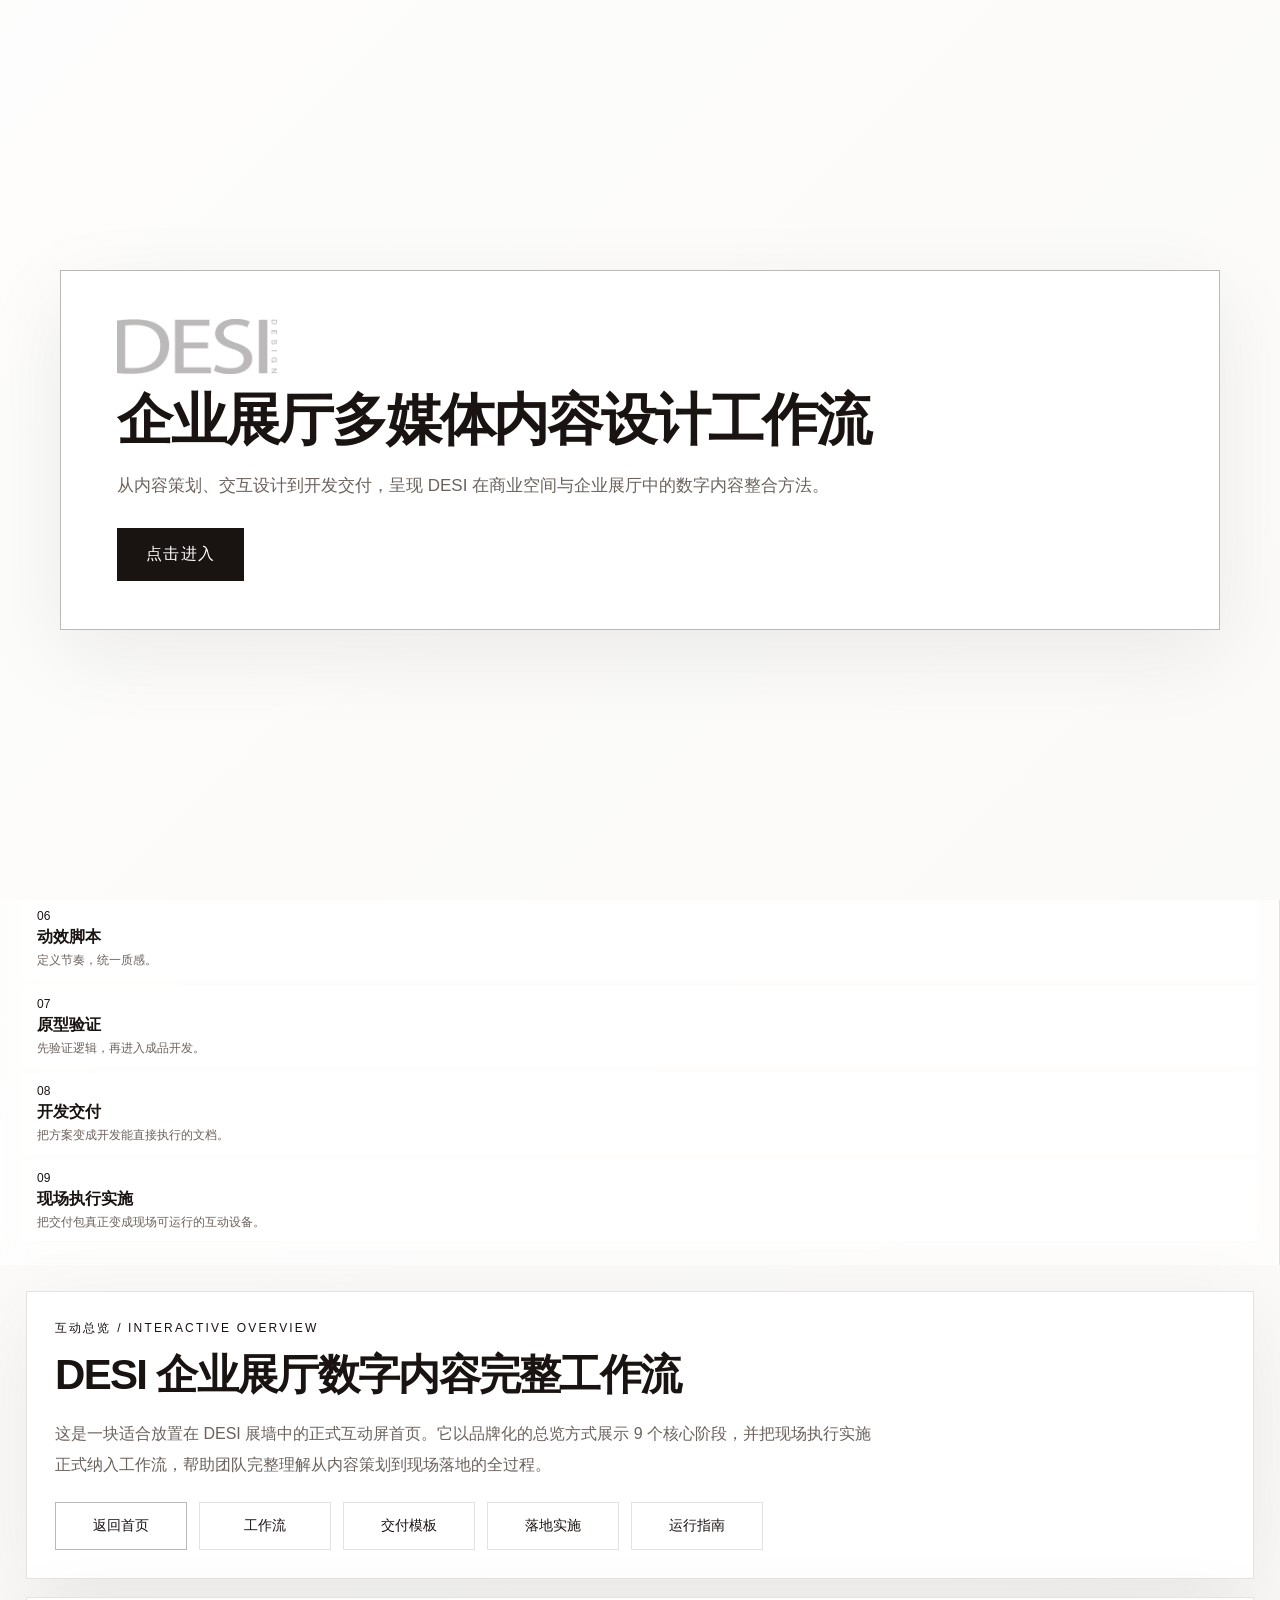
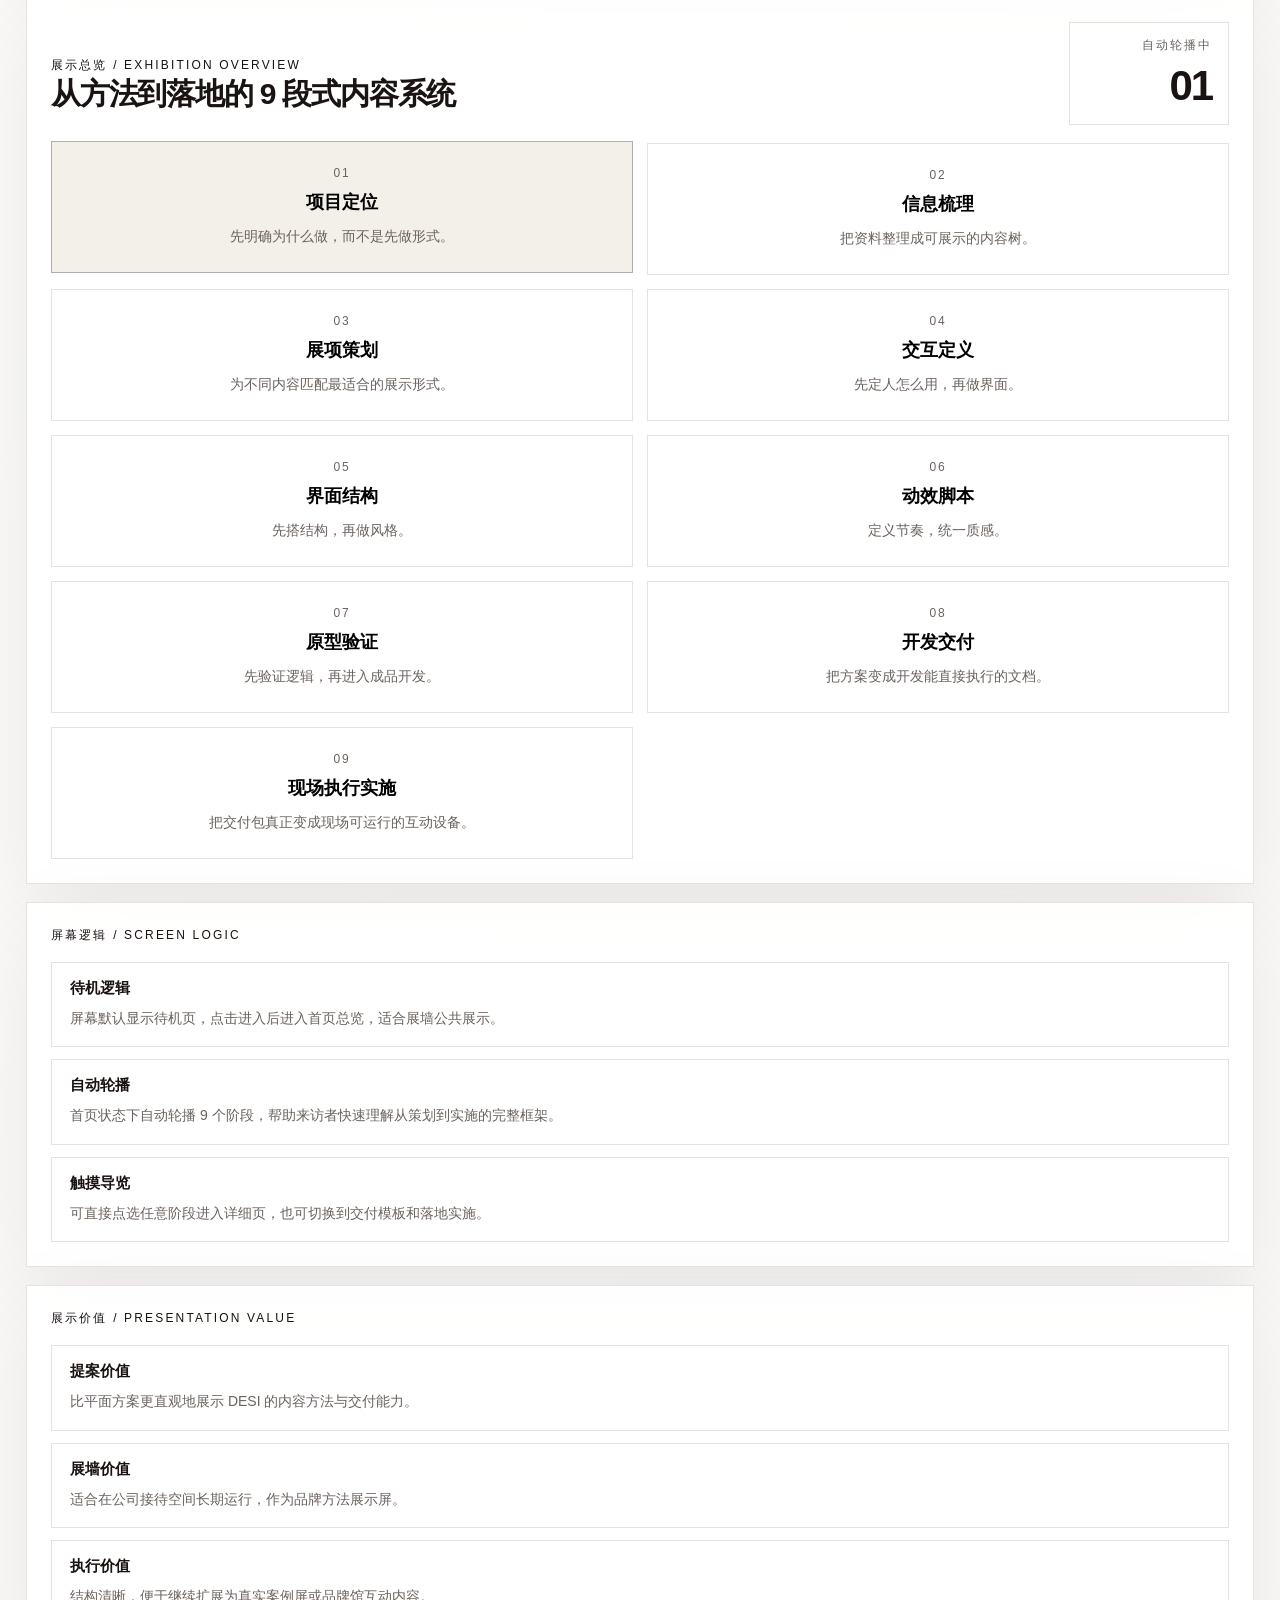
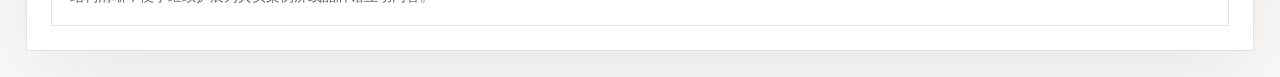
==== index.html @ 28fd70f3 "Add files via upload" ====
<!doctype html>
<html lang="zh-CN">
<head>
  <meta charset="UTF-8">
  <meta name="viewport" content="width=device-width, initial-scale=1.0">
  <title>企业展厅多媒体内容设计工作流</title>
  <link rel="stylesheet" href="./styles.css">
</head>
<body>
  <div class="standby-screen" id="standbyScreen" aria-hidden="true">
    <div class="standby-backdrop"></div>
    <div class="standby-content">
      <img class="standby-logo" src="./desilogo.jpg" alt="DESI logo">
      <h2>企业展厅多媒体内容设计工作流</h2>
      <p class="standby-text">
        从内容策划、交互设计到开发交付，呈现 DESI 在商业空间与企业展厅中的数字内容整合方法。
      </p>
      <button class="standby-btn" id="wakeButton">点击进入</button>
    </div>
  </div>

  <div class="app-shell">
    <aside class="sidebar">
      <div>
        <img class="brand-logo" src="./desilogo.jpg" alt="DESI logo">
        <h1>企业展厅多媒体内容设计工作流</h1>
        <p class="lead">
          以 DESI 的空间叙事方法为基础，把内容策划、交互定义、界面结构、动效脚本与开发交付整合为可提案、可展示、可落地的系统方法。
        </p>
      </div>

      <div class="stats-panel">
        <div class="stat-card">
          <span class="stat-label">核心阶段</span>
          <strong class="stat-value">9</strong>
        </div>
        <div class="stat-card">
          <span class="stat-label">标准交付物</span>
          <strong class="stat-value">10</strong>
        </div>
        <div class="stat-card">
          <span class="stat-label">推荐屏幕</span>
          <strong class="stat-value">55"</strong>
        </div>
      </div>

      <section class="brand-panel">
        <p class="section-tag">品牌定位 / Brand Position</p>
        <h3>Inviting & Affecting.</h3>
        <p>
          DESI 专注商业空间体验与展厅叙事，通过空间、内容与数字媒介的整合，构建简洁、克制且具记忆点的现场体验。
        </p>
      </section>

      <nav class="stage-nav" id="stageNav" aria-label="工作流导航"></nav>
    </aside>

    <main class="main-content">
      <section class="hero-panel">
        <div class="hero-copy">
          <p class="section-tag">互动总览 / Interactive Overview</p>
          <h2 id="stageTitle"></h2>
          <p id="stageSummary" class="stage-summary"></p>
        </div>
        <div class="hero-actions">
          <button class="action-btn home-btn" id="homeButton">返回首页</button>
          <button class="action-btn is-active" data-view="workflow">工作流</button>
          <button class="action-btn" data-view="deliverables">交付模板</button>
          <button class="action-btn" data-view="deployment">落地实施</button>
          <button class="action-btn" data-view="operator">运行指南</button>
        </div>
      </section>

      <section class="content-grid" id="contentGrid"></section>
    </main>
  </div>

  <template id="workflowTemplate">
    <section class="panel panel-large">
      <p class="section-tag">阶段详情 / Step Details</p>
      <div id="detailCards" class="detail-cards"></div>
    </section>

    <section class="panel">
      <p class="section-tag">设计输出 / Design Output</p>
      <div id="outputList" class="bullet-list"></div>
    </section>

    <section class="panel">
      <p class="section-tag">交互建议 / Interactive Advice</p>
      <div id="interactionHints" class="bullet-list"></div>
    </section>
  </template>

  <template id="overviewTemplate">
    <section class="panel panel-large overview-panel">
      <div class="overview-header">
        <div>
          <p class="section-tag">展示总览 / Exhibition Overview</p>
          <h3>从方法到落地的 9 段式内容系统</h3>
        </div>
        <div class="overview-meta">
          <span id="rotationLabel">自动轮播中</span>
          <strong id="currentStageIndex">01</strong>
        </div>
      </div>
      <div id="overviewGrid" class="overview-grid"></div>
    </section>

    <section class="panel">
      <p class="section-tag">屏幕逻辑 / Screen Logic</p>
      <div id="overviewSignals" class="bullet-list"></div>
    </section>

    <section class="panel">
      <p class="section-tag">展示价值 / Presentation Value</p>
      <div id="overviewValues" class="bullet-list"></div>
    </section>
  </template>

  <template id="deliverablesTemplate">
    <section class="panel panel-large">
      <p class="section-tag">标准交付包 / Standard Package</p>
      <div id="deliverableCards" class="deliverable-grid"></div>
    </section>

    <section class="panel">
      <p class="section-tag">团队分工 / Team Roles</p>
      <div id="roleList" class="bullet-list"></div>
    </section>

    <section class="panel">
      <p class="section-tag">项目节奏 / Project Rhythm</p>
      <div id="scheduleList" class="bullet-list"></div>
    </section>
  </template>

  <template id="deploymentTemplate">
    <section class="panel panel-large">
      <p class="section-tag">推荐设备 / Recommended Equipment</p>
      <div id="deviceCards" class="device-grid"></div>
    </section>

    <section class="panel">
      <p class="section-tag">现场流程 / On-site Flow</p>
      <div id="deploymentSteps" class="bullet-list"></div>
    </section>

    <section class="panel">
      <p class="section-tag">实施要点 / Implementation Notes</p>
      <div id="implementationNotes" class="bullet-list"></div>
    </section>
  </template>

  <template id="operatorTemplate">
    <section class="panel panel-large">
      <p class="section-tag">非技术人员操作 / For Non-technical Operators</p>
      <div id="operatorCards" class="deliverable-grid"></div>
    </section>

    <section class="panel">
      <p class="section-tag">一句话说明 / Quick Sentence</p>
      <div id="operatorQuickTip" class="bullet-list"></div>
    </section>

    <section class="panel">
      <p class="section-tag">交付检查清单 / Handover Checklist</p>
      <div id="operatorChecklist" class="bullet-list"></div>
    </section>
  </template>

  <script src="./app.js"></script>
</body>
</html>
---- styles.css ----
:root {
  --bg: #f5f3ef;
  --panel: rgba(255, 255, 255, 0.92);
  --panel-strong: rgba(255, 255, 255, 0.98);
  --line: rgba(32, 24, 20, 0.12);
  --line-strong: rgba(32, 24, 20, 0.3);
  --text: #191311;
  --muted: #6b625d;
  --accent: #191311;
  --accent-strong: #191311;
  --glow: 0 24px 80px rgba(24, 17, 13, 0.07);
}

* {
  box-sizing: border-box;
}

html,
body {
  margin: 0;
  min-height: 100%;
  font-family: "PingFang SC", "Microsoft YaHei", "Helvetica Neue", Arial, sans-serif;
  background:
    linear-gradient(180deg, rgba(255, 255, 255, 0.72), rgba(255, 255, 255, 0.72)),
    linear-gradient(135deg, #f5f3ef 0%, #f0ece6 52%, #ece8e1 100%);
  color: var(--text);
}

body {
  overflow: auto;
}

.standby-screen {
  position: fixed;
  inset: 0;
  z-index: 20;
  display: grid;
  place-items: center;
  padding: 32px;
  opacity: 1;
  visibility: visible;
  transition: opacity 300ms ease, visibility 300ms ease;
}

.standby-screen.is-hidden {
  opacity: 0;
  visibility: hidden;
  pointer-events: none;
}

.standby-backdrop {
  position: absolute;
  inset: 0;
  background:
    linear-gradient(180deg, rgba(255, 255, 255, 0.78), rgba(255, 255, 255, 0.78)),
    linear-gradient(135deg, #f8f6f2, #ece8e1);
}

.standby-content {
  position: relative;
  width: min(1160px, 100%);
  padding: 48px 56px;
  border-radius: 0;
  border: 1px solid var(--line-strong);
  background: rgba(255, 255, 255, 0.9);
  backdrop-filter: blur(12px);
  box-shadow: var(--glow);
}

.standby-logo,
.brand-logo {
  display: block;
  width: 160px;
  height: auto;
  opacity: 0.3;
}

.standby-content h2 {
  margin-top: 16px;
  font-family: "Songti SC", "STSong", "SimSun", serif;
  font-size: 56px;
  line-height: 1.1;
  letter-spacing: -0.04em;
}

.standby-text {
  max-width: none;
  margin-top: 18px;
  color: var(--muted);
  font-size: 17px;
  line-height: 1.9;
  white-space: nowrap;
}

.standby-btn {
  margin-top: 26px;
  border: 1px solid var(--text);
  background: var(--text);
  color: #fff;
  border-radius: 0;
  padding: 15px 28px;
  font-size: 16px;
  cursor: pointer;
  letter-spacing: 0.08em;
  transition: background 180ms ease, color 180ms ease;
}

.standby-btn:hover,
.standby-btn:focus-visible,
.action-btn:hover,
.action-btn:focus-visible {
  background: #fff;
  color: var(--text);
  outline: none;
}

.app-shell {
  display: grid;
  grid-template-columns: 370px 1fr;
  min-height: 100vh;
}

.sidebar {
  display: flex;
  flex-direction: column;
  justify-content: space-between;
  padding: 24px 22px;
  background: rgba(255, 255, 255, 0.62);
  border-right: 1px solid var(--line);
  backdrop-filter: blur(16px);
}

.eyebrow,
.section-tag {
  margin: 0;
  text-transform: uppercase;
  letter-spacing: 0.18em;
  font-size: 12px;
  color: var(--accent-strong);
}

h1,
h2,
h3,
p {
  margin: 0;
}

h1 {
  margin-top: 14px;
  font-size: 30px;
  line-height: 1.15;
  letter-spacing: -0.03em;
}

.lead {
  margin-top: 14px;
  color: var(--muted);
  line-height: 1.65;
  font-size: 14px;
}

.stats-panel {
  display: grid;
  grid-template-columns: repeat(3, 1fr);
  gap: 8px;
  margin: 18px 0;
}

.stat-card {
  padding: 10px;
  background: rgba(255, 255, 255, 0.66);
  border: 1px solid var(--line);
  border-radius: 0;
}

.stat-label {
  display: block;
  font-size: 11px;
  color: var(--muted);
  margin-bottom: 6px;
}

.stat-value {
  font-size: 24px;
  font-weight: 900;
}

.stage-nav {
  display: grid;
  gap: 6px;
}

.brand-panel {
  margin-bottom: 14px;
  padding: 12px;
  border-radius: 0;
  background: rgba(255, 255, 255, 0.66);
  border: 1px solid var(--line);
}

.brand-panel h3 {
  margin-top: 8px;
  font-size: 22px;
}

.brand-panel p:last-child {
  margin-top: 8px;
  color: var(--muted);
  line-height: 1.55;
  font-size: 13px;
}

.stage-btn {
  width: 100%;
  border: 1px solid transparent;
  background: rgba(255, 255, 255, 0.72);
  color: var(--text);
  border-radius: 0;
  padding: 10px 14px;
  text-align: left;
  cursor: pointer;
  transition: transform 180ms ease, border-color 180ms ease, background 180ms ease;
}

.stage-btn:hover,
.stage-btn:focus-visible,
.stage-btn.active {
  transform: translateX(4px);
  border-color: var(--line-strong);
  background: rgba(246, 242, 236, 0.95);
  outline: none;
}

.stage-index {
  display: block;
  font-size: 12px;
  color: var(--accent);
  margin-bottom: 4px;
}

.stage-name {
  display: block;
  font-weight: 700;
  font-size: 16px;
}

.stage-sub {
  display: block;
  margin-top: 4px;
  color: var(--muted);
  font-size: 12px;
  line-height: 1.35;
}

@media (max-height: 920px) and (min-width: 1281px) {
  .sidebar {
    padding: 18px 20px;
  }

  .brand-logo {
    width: 140px;
  }

  h1 {
    font-size: 26px;
  }

  .lead {
    display: none;
  }

  .stats-panel {
    margin: 14px 0;
  }

  .brand-panel {
    display: none;
  }

  .stage-btn {
    padding: 9px 12px;
  }

  .stage-sub {
    display: none;
  }
}

.main-content {
  display: grid;
  grid-template-rows: auto 1fr;
  gap: 18px;
  padding: 26px;
  min-width: 0;
}

.hero-panel,
.panel {
  background: var(--panel);
  border: 1px solid var(--line);
  border-radius: 0;
  box-shadow: var(--glow);
  backdrop-filter: blur(20px);
}

.hero-panel {
  display: grid;
  grid-template-columns: 1fr auto;
  align-items: end;
  justify-content: space-between;
  gap: 22px;
  padding: 28px;
  min-height: 180px;
}

.hero-copy h2 {
  margin-top: 10px;
  font-size: 42px;
  letter-spacing: -0.04em;
}

.stage-summary {
  max-width: 820px;
  margin-top: 16px;
  color: var(--muted);
  font-size: 16px;
  line-height: 1.9;
}

.hero-actions {
  display: flex;
  gap: 12px;
  flex-wrap: wrap;
}

.action-btn {
  min-width: 132px;
  padding: 14px 18px;
  border-radius: 0;
  border: 1px solid var(--line);
  background: rgba(255, 255, 255, 0.72);
  color: var(--text);
  font-size: 14px;
  cursor: pointer;
}

.home-btn {
  border-color: var(--line-strong);
}

.action-btn.is-active {
  border-color: var(--text);
  background: var(--text);
  color: #fff;
}

.content-grid {
  display: grid;
  grid-template-columns: 1.4fr 0.8fr 0.8fr;
  gap: 18px;
  align-items: start;
  min-height: 0;
  opacity: 1;
  transform: translateY(0);
  transition: opacity 260ms ease, transform 260ms ease;
}

.content-grid.is-transitioning {
  opacity: 0.35;
  transform: translateY(10px);
}

.panel {
  padding: 24px;
  min-height: 0;
  overflow: visible;
}

.panel-large {
  grid-column: span 1;
}

.detail-cards,
.deliverable-grid,
.device-grid,
.overview-grid {
  display: grid;
  gap: 14px;
  margin-top: 18px;
}

.detail-cards {
  grid-template-columns: repeat(2, minmax(0, 1fr));
}

.detail-card,
.deliverable-card,
.device-card,
.overview-card {
  padding: 18px;
  border-radius: 0;
  background: var(--panel-strong);
  border: 1px solid var(--line);
}

.detail-card h3,
.deliverable-card h3,
.device-card h3,
.overview-card h3,
.overview-panel h3 {
  font-size: 18px;
  margin-bottom: 10px;
}

.detail-card p,
.deliverable-card p,
.device-card p,
.overview-card p {
  color: var(--muted);
  line-height: 1.8;
  font-size: 14px;
}

.overview-panel {
  display: grid;
  grid-template-rows: auto 1fr;
}

.overview-header {
  display: flex;
  justify-content: space-between;
  gap: 18px;
  align-items: end;
}

.overview-header h3 {
  font-size: 30px;
  letter-spacing: -0.04em;
}

.overview-meta {
  min-width: 160px;
  text-align: right;
  padding: 14px 16px;
  border: 1px solid var(--line);
}

.overview-meta span {
  display: block;
  color: var(--muted);
  font-size: 12px;
  letter-spacing: 0.16em;
  text-transform: uppercase;
}

.overview-meta strong {
  display: block;
  margin-top: 8px;
  font-size: 42px;
  letter-spacing: -0.05em;
}

.overview-grid {
  grid-template-columns: repeat(2, minmax(0, 1fr));
}

.overview-card {
  position: relative;
  min-height: 132px;
  cursor: pointer;
  transition: background 180ms ease, transform 180ms ease, border-color 180ms ease;
}

.overview-card:hover,
.overview-card:focus-visible,
.overview-card.active {
  background: #f3efe9;
  border-color: var(--line-strong);
  transform: translateY(-2px);
  outline: none;
}

.overview-card-index {
  display: block;
  color: var(--muted);
  font-size: 12px;
  letter-spacing: 0.16em;
  margin-bottom: 10px;
}

.overview-card-summary {
  display: block;
  color: var(--muted);
  line-height: 1.75;
  font-size: 14px;
}

.bullet-list {
  display: grid;
  gap: 12px;
  margin-top: 18px;
}

.bullet-item {
  padding: 16px 18px;
  border-radius: 0;
  background: rgba(255, 255, 255, 0.76);
  border: 1px solid var(--line);
}

.bullet-item strong {
  display: block;
  font-size: 15px;
  margin-bottom: 8px;
  letter-spacing: -0.01em;
}

.bullet-item span {
  display: block;
  color: var(--muted);
  line-height: 1.75;
  font-size: 14px;
}

@media (max-width: 1280px) {
  body {
    overflow: auto;
  }

  .app-shell {
    grid-template-columns: 1fr;
    height: auto;
  }

  .sidebar {
    gap: 24px;
  }

  .content-grid {
    grid-template-columns: 1fr;
  }

  .hero-panel {
    grid-template-columns: 1fr;
  }

  .panel-large {
    grid-column: auto;
  }
}
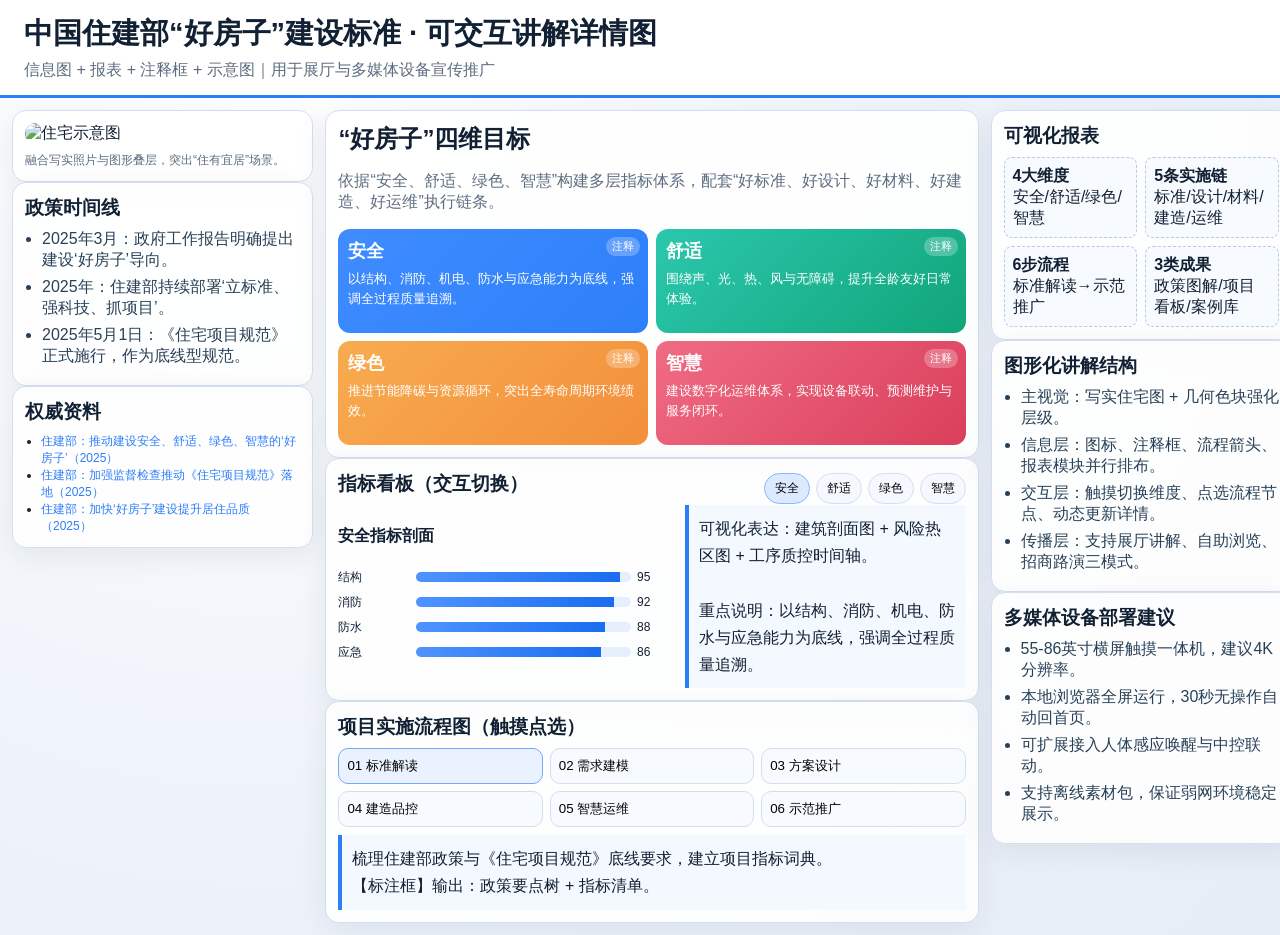
==== commit 13dbe0cc: "feat: expand good housing interactive board with richer visuals" ====
--- a/index.html
+++ b/index.html
@@ -1,174 +1,54 @@
 <!doctype html>
 <html lang="zh-CN">
 <head>
-  <meta charset="UTF-8">
-  <meta name="viewport" content="width=device-width, initial-scale=1.0">
-  <title>企业展厅多媒体内容设计工作流</title>
-  <link rel="stylesheet" href="./styles.css">
+  <meta charset="UTF-8" />
+  <meta name="viewport" content="width=device-width, initial-scale=1.0" />
+  <title>“好房子”建设标准可视化导览</title>
+  <link rel="stylesheet" href="./styles.css" />
 </head>
 <body>
-  <div class="standby-screen" id="standbyScreen" aria-hidden="true">
-    <div class="standby-backdrop"></div>
-    <div class="standby-content">
-      <img class="standby-logo" src="./desilogo.jpg" alt="DESI logo">
-      <h2>企业展厅多媒体内容设计工作流</h2>
-      <p class="standby-text">
-        从内容策划、交互设计到开发交付，呈现 DESI 在商业空间与企业展厅中的数字内容整合方法。
-      </p>
-      <button class="standby-btn" id="wakeButton">点击进入</button>
-    </div>
-  </div>
+  <header class="topbar">
+    <h1>中国住建部“好房子”建设标准 · 可交互讲解详情图</h1>
+    <p>信息图 + 报表 + 注释框 + 示意图｜用于展厅与多媒体设备宣传推广</p>
+  </header>
+  <main class="layout">
+    <aside class="col left">
+      <section class="card photo-card">
+        <img src="https://images.unsplash.com/photo-1560518883-ce09059eeffa?auto=format&fit=crop&w=1400&q=80" alt="住宅示意图" />
+        <p class="caption">融合写实照片与图形叠层，突出“住有宜居”场景。</p>
+      </section>
+      <section class="card" id="policyTimeline"></section>
+      <section class="card" id="sourcePanel"></section>
+    </aside>
 
-  <div class="app-shell">
-    <aside class="sidebar">
-      <div>
-        <img class="brand-logo" src="./desilogo.jpg" alt="DESI logo">
-        <h1>企业展厅多媒体内容设计工作流</h1>
-        <p class="lead">
-          以 DESI 的空间叙事方法为基础，把内容策划、交互定义、界面结构、动效脚本与开发交付整合为可提案、可展示、可落地的系统方法。
-        </p>
-      </div>
-
-      <div class="stats-panel">
-        <div class="stat-card">
-          <span class="stat-label">核心阶段</span>
-          <strong class="stat-value">9</strong>
-        </div>
-        <div class="stat-card">
-          <span class="stat-label">标准交付物</span>
-          <strong class="stat-value">10</strong>
-        </div>
-        <div class="stat-card">
-          <span class="stat-label">推荐屏幕</span>
-          <strong class="stat-value">55"</strong>
-        </div>
-      </div>
-
-      <section class="brand-panel">
-        <p class="section-tag">品牌定位 / Brand Position</p>
-        <h3>Inviting & Affecting.</h3>
-        <p>
-          DESI 专注商业空间体验与展厅叙事，通过空间、内容与数字媒介的整合，构建简洁、克制且具记忆点的现场体验。
-        </p>
+    <section class="col center">
+      <section class="card hero">
+        <h2>“好房子”四维目标</h2>
+        <p class="muted">依据“安全、舒适、绿色、智慧”构建多层指标体系，配套“好标准、好设计、好材料、好建造、好运维”执行链条。</p>
+        <div id="coreBadges" class="core-badges"></div>
       </section>
 
-      <nav class="stage-nav" id="stageNav" aria-label="工作流导航"></nav>
-    </aside>
-
-    <main class="main-content">
-      <section class="hero-panel">
-        <div class="hero-copy">
-          <p class="section-tag">互动总览 / Interactive Overview</p>
-          <h2 id="stageTitle"></h2>
-          <p id="stageSummary" class="stage-summary"></p>
+      <section class="card">
+        <div class="section-head">
+          <h3>指标看板（交互切换）</h3>
+          <div id="tabBar" class="tab-bar"></div>
         </div>
-        <div class="hero-actions">
-          <button class="action-btn home-btn" id="homeButton">返回首页</button>
-          <button class="action-btn is-active" data-view="workflow">工作流</button>
-          <button class="action-btn" data-view="deliverables">交付模板</button>
-          <button class="action-btn" data-view="deployment">落地实施</button>
-          <button class="action-btn" data-view="operator">运行指南</button>
-        </div>
+        <div id="dimensionView" class="dimension-view"></div>
       </section>
 
-      <section class="content-grid" id="contentGrid"></section>
-    </main>
-  </div>
-
-  <template id="workflowTemplate">
-    <section class="panel panel-large">
-      <p class="section-tag">阶段详情 / Step Details</p>
-      <div id="detailCards" class="detail-cards"></div>
+      <section class="card">
+        <h3>项目实施流程图（触摸点选）</h3>
+        <div id="flowMap" class="flow-map"></div>
+        <article id="flowDetail" class="annot-box"></article>
+      </section>
     </section>
 
-    <section class="panel">
-      <p class="section-tag">设计输出 / Design Output</p>
-      <div id="outputList" class="bullet-list"></div>
-    </section>
-
-    <section class="panel">
-      <p class="section-tag">交互建议 / Interactive Advice</p>
-      <div id="interactionHints" class="bullet-list"></div>
-    </section>
-  </template>
-
-  <template id="overviewTemplate">
-    <section class="panel panel-large overview-panel">
-      <div class="overview-header">
-        <div>
-          <p class="section-tag">展示总览 / Exhibition Overview</p>
-          <h3>从方法到落地的 9 段式内容系统</h3>
-        </div>
-        <div class="overview-meta">
-          <span id="rotationLabel">自动轮播中</span>
-          <strong id="currentStageIndex">01</strong>
-        </div>
-      </div>
-      <div id="overviewGrid" class="overview-grid"></div>
-    </section>
-
-    <section class="panel">
-      <p class="section-tag">屏幕逻辑 / Screen Logic</p>
-      <div id="overviewSignals" class="bullet-list"></div>
-    </section>
-
-    <section class="panel">
-      <p class="section-tag">展示价值 / Presentation Value</p>
-      <div id="overviewValues" class="bullet-list"></div>
-    </section>
-  </template>
-
-  <template id="deliverablesTemplate">
-    <section class="panel panel-large">
-      <p class="section-tag">标准交付包 / Standard Package</p>
-      <div id="deliverableCards" class="deliverable-grid"></div>
-    </section>
-
-    <section class="panel">
-      <p class="section-tag">团队分工 / Team Roles</p>
-      <div id="roleList" class="bullet-list"></div>
-    </section>
-
-    <section class="panel">
-      <p class="section-tag">项目节奏 / Project Rhythm</p>
-      <div id="scheduleList" class="bullet-list"></div>
-    </section>
-  </template>
-
-  <template id="deploymentTemplate">
-    <section class="panel panel-large">
-      <p class="section-tag">推荐设备 / Recommended Equipment</p>
-      <div id="deviceCards" class="device-grid"></div>
-    </section>
-
-    <section class="panel">
-      <p class="section-tag">现场流程 / On-site Flow</p>
-      <div id="deploymentSteps" class="bullet-list"></div>
-    </section>
-
-    <section class="panel">
-      <p class="section-tag">实施要点 / Implementation Notes</p>
-      <div id="implementationNotes" class="bullet-list"></div>
-    </section>
-  </template>
-
-  <template id="operatorTemplate">
-    <section class="panel panel-large">
-      <p class="section-tag">非技术人员操作 / For Non-technical Operators</p>
-      <div id="operatorCards" class="deliverable-grid"></div>
-    </section>
-
-    <section class="panel">
-      <p class="section-tag">一句话说明 / Quick Sentence</p>
-      <div id="operatorQuickTip" class="bullet-list"></div>
-    </section>
-
-    <section class="panel">
-      <p class="section-tag">交付检查清单 / Handover Checklist</p>
-      <div id="operatorChecklist" class="bullet-list"></div>
-    </section>
-  </template>
-
+    <aside class="col right">
+      <section class="card" id="reportPanel"></section>
+      <section class="card" id="scenarioPanel"></section>
+      <section class="card" id="devicePanel"></section>
+    </aside>
+  </main>
   <script src="./app.js"></script>
 </body>
 </html>
--- a/styles.css
+++ b/styles.css
@@ -1,551 +1,20 @@
-:root {
-  --bg: #f5f3ef;
-  --panel: rgba(255, 255, 255, 0.92);
-  --panel-strong: rgba(255, 255, 255, 0.98);
-  --line: rgba(32, 24, 20, 0.12);
-  --line-strong: rgba(32, 24, 20, 0.3);
-  --text: #191311;
-  --muted: #6b625d;
-  --accent: #191311;
-  --accent-strong: #191311;
-  --glow: 0 24px 80px rgba(24, 17, 13, 0.07);
-}
-
-* {
-  box-sizing: border-box;
-}
-
-html,
-body {
-  margin: 0;
-  min-height: 100%;
-  font-family: "PingFang SC", "Microsoft YaHei", "Helvetica Neue", Arial, sans-serif;
-  background:
-    linear-gradient(180deg, rgba(255, 255, 255, 0.72), rgba(255, 255, 255, 0.72)),
-    linear-gradient(135deg, #f5f3ef 0%, #f0ece6 52%, #ece8e1 100%);
-  color: var(--text);
-}
-
-body {
-  overflow: auto;
-}
-
-.standby-screen {
-  position: fixed;
-  inset: 0;
-  z-index: 20;
-  display: grid;
-  place-items: center;
-  padding: 32px;
-  opacity: 1;
-  visibility: visible;
-  transition: opacity 300ms ease, visibility 300ms ease;
-}
-
-.standby-screen.is-hidden {
-  opacity: 0;
-  visibility: hidden;
-  pointer-events: none;
-}
-
-.standby-backdrop {
-  position: absolute;
-  inset: 0;
-  background:
-    linear-gradient(180deg, rgba(255, 255, 255, 0.78), rgba(255, 255, 255, 0.78)),
-    linear-gradient(135deg, #f8f6f2, #ece8e1);
-}
-
-.standby-content {
-  position: relative;
-  width: min(1160px, 100%);
-  padding: 48px 56px;
-  border-radius: 0;
-  border: 1px solid var(--line-strong);
-  background: rgba(255, 255, 255, 0.9);
-  backdrop-filter: blur(12px);
-  box-shadow: var(--glow);
-}
-
-.standby-logo,
-.brand-logo {
-  display: block;
-  width: 160px;
-  height: auto;
-  opacity: 0.3;
-}
-
-.standby-content h2 {
-  margin-top: 16px;
-  font-family: "Songti SC", "STSong", "SimSun", serif;
-  font-size: 56px;
-  line-height: 1.1;
-  letter-spacing: -0.04em;
-}
-
-.standby-text {
-  max-width: none;
-  margin-top: 18px;
-  color: var(--muted);
-  font-size: 17px;
-  line-height: 1.9;
-  white-space: nowrap;
-}
-
-.standby-btn {
-  margin-top: 26px;
-  border: 1px solid var(--text);
-  background: var(--text);
-  color: #fff;
-  border-radius: 0;
-  padding: 15px 28px;
-  font-size: 16px;
-  cursor: pointer;
-  letter-spacing: 0.08em;
-  transition: background 180ms ease, color 180ms ease;
-}
-
-.standby-btn:hover,
-.standby-btn:focus-visible,
-.action-btn:hover,
-.action-btn:focus-visible {
-  background: #fff;
-  color: var(--text);
-  outline: none;
-}
-
-.app-shell {
-  display: grid;
-  grid-template-columns: 370px 1fr;
-  min-height: 100vh;
-}
-
-.sidebar {
-  display: flex;
-  flex-direction: column;
-  justify-content: space-between;
-  padding: 24px 22px;
-  background: rgba(255, 255, 255, 0.62);
-  border-right: 1px solid var(--line);
-  backdrop-filter: blur(16px);
-}
-
-.eyebrow,
-.section-tag {
-  margin: 0;
-  text-transform: uppercase;
-  letter-spacing: 0.18em;
-  font-size: 12px;
-  color: var(--accent-strong);
-}
-
-h1,
-h2,
-h3,
-p {
-  margin: 0;
-}
-
-h1 {
-  margin-top: 14px;
-  font-size: 30px;
-  line-height: 1.15;
-  letter-spacing: -0.03em;
-}
-
-.lead {
-  margin-top: 14px;
-  color: var(--muted);
-  line-height: 1.65;
-  font-size: 14px;
-}
-
-.stats-panel {
-  display: grid;
-  grid-template-columns: repeat(3, 1fr);
-  gap: 8px;
-  margin: 18px 0;
-}
-
-.stat-card {
-  padding: 10px;
-  background: rgba(255, 255, 255, 0.66);
-  border: 1px solid var(--line);
-  border-radius: 0;
-}
-
-.stat-label {
-  display: block;
-  font-size: 11px;
-  color: var(--muted);
-  margin-bottom: 6px;
-}
-
-.stat-value {
-  font-size: 24px;
-  font-weight: 900;
-}
-
-.stage-nav {
-  display: grid;
-  gap: 6px;
-}
-
-.brand-panel {
-  margin-bottom: 14px;
-  padding: 12px;
-  border-radius: 0;
-  background: rgba(255, 255, 255, 0.66);
-  border: 1px solid var(--line);
-}
-
-.brand-panel h3 {
-  margin-top: 8px;
-  font-size: 22px;
-}
-
-.brand-panel p:last-child {
-  margin-top: 8px;
-  color: var(--muted);
-  line-height: 1.55;
-  font-size: 13px;
-}
-
-.stage-btn {
-  width: 100%;
-  border: 1px solid transparent;
-  background: rgba(255, 255, 255, 0.72);
-  color: var(--text);
-  border-radius: 0;
-  padding: 10px 14px;
-  text-align: left;
-  cursor: pointer;
-  transition: transform 180ms ease, border-color 180ms ease, background 180ms ease;
-}
-
-.stage-btn:hover,
-.stage-btn:focus-visible,
-.stage-btn.active {
-  transform: translateX(4px);
-  border-color: var(--line-strong);
-  background: rgba(246, 242, 236, 0.95);
-  outline: none;
-}
-
-.stage-index {
-  display: block;
-  font-size: 12px;
-  color: var(--accent);
-  margin-bottom: 4px;
-}
-
-.stage-name {
-  display: block;
-  font-weight: 700;
-  font-size: 16px;
-}
-
-.stage-sub {
-  display: block;
-  margin-top: 4px;
-  color: var(--muted);
-  font-size: 12px;
-  line-height: 1.35;
-}
-
-@media (max-height: 920px) and (min-width: 1281px) {
-  .sidebar {
-    padding: 18px 20px;
-  }
-
-  .brand-logo {
-    width: 140px;
-  }
-
-  h1 {
-    font-size: 26px;
-  }
-
-  .lead {
-    display: none;
-  }
-
-  .stats-panel {
-    margin: 14px 0;
-  }
-
-  .brand-panel {
-    display: none;
-  }
-
-  .stage-btn {
-    padding: 9px 12px;
-  }
-
-  .stage-sub {
-    display: none;
-  }
-}
-
-.main-content {
-  display: grid;
-  grid-template-rows: auto 1fr;
-  gap: 18px;
-  padding: 26px;
-  min-width: 0;
-}
-
-.hero-panel,
-.panel {
-  background: var(--panel);
-  border: 1px solid var(--line);
-  border-radius: 0;
-  box-shadow: var(--glow);
-  backdrop-filter: blur(20px);
-}
-
-.hero-panel {
-  display: grid;
-  grid-template-columns: 1fr auto;
-  align-items: end;
-  justify-content: space-between;
-  gap: 22px;
-  padding: 28px;
-  min-height: 180px;
-}
-
-.hero-copy h2 {
-  margin-top: 10px;
-  font-size: 42px;
-  letter-spacing: -0.04em;
-}
-
-.stage-summary {
-  max-width: 820px;
-  margin-top: 16px;
-  color: var(--muted);
-  font-size: 16px;
-  line-height: 1.9;
-}
-
-.hero-actions {
-  display: flex;
-  gap: 12px;
-  flex-wrap: wrap;
-}
-
-.action-btn {
-  min-width: 132px;
-  padding: 14px 18px;
-  border-radius: 0;
-  border: 1px solid var(--line);
-  background: rgba(255, 255, 255, 0.72);
-  color: var(--text);
-  font-size: 14px;
-  cursor: pointer;
-}
-
-.home-btn {
-  border-color: var(--line-strong);
-}
-
-.action-btn.is-active {
-  border-color: var(--text);
-  background: var(--text);
-  color: #fff;
-}
-
-.content-grid {
-  display: grid;
-  grid-template-columns: 1.4fr 0.8fr 0.8fr;
-  gap: 18px;
-  align-items: start;
-  min-height: 0;
-  opacity: 1;
-  transform: translateY(0);
-  transition: opacity 260ms ease, transform 260ms ease;
-}
-
-.content-grid.is-transitioning {
-  opacity: 0.35;
-  transform: translateY(10px);
-}
-
-.panel {
-  padding: 24px;
-  min-height: 0;
-  overflow: visible;
-}
-
-.panel-large {
-  grid-column: span 1;
-}
-
-.detail-cards,
-.deliverable-grid,
-.device-grid,
-.overview-grid {
-  display: grid;
-  gap: 14px;
-  margin-top: 18px;
-}
-
-.detail-cards {
-  grid-template-columns: repeat(2, minmax(0, 1fr));
-}
-
-.detail-card,
-.deliverable-card,
-.device-card,
-.overview-card {
-  padding: 18px;
-  border-radius: 0;
-  background: var(--panel-strong);
-  border: 1px solid var(--line);
-}
-
-.detail-card h3,
-.deliverable-card h3,
-.device-card h3,
-.overview-card h3,
-.overview-panel h3 {
-  font-size: 18px;
-  margin-bottom: 10px;
-}
-
-.detail-card p,
-.deliverable-card p,
-.device-card p,
-.overview-card p {
-  color: var(--muted);
-  line-height: 1.8;
-  font-size: 14px;
-}
-
-.overview-panel {
-  display: grid;
-  grid-template-rows: auto 1fr;
-}
-
-.overview-header {
-  display: flex;
-  justify-content: space-between;
-  gap: 18px;
-  align-items: end;
-}
-
-.overview-header h3 {
-  font-size: 30px;
-  letter-spacing: -0.04em;
-}
-
-.overview-meta {
-  min-width: 160px;
-  text-align: right;
-  padding: 14px 16px;
-  border: 1px solid var(--line);
-}
-
-.overview-meta span {
-  display: block;
-  color: var(--muted);
-  font-size: 12px;
-  letter-spacing: 0.16em;
-  text-transform: uppercase;
-}
-
-.overview-meta strong {
-  display: block;
-  margin-top: 8px;
-  font-size: 42px;
-  letter-spacing: -0.05em;
-}
-
-.overview-grid {
-  grid-template-columns: repeat(2, minmax(0, 1fr));
-}
-
-.overview-card {
-  position: relative;
-  min-height: 132px;
-  cursor: pointer;
-  transition: background 180ms ease, transform 180ms ease, border-color 180ms ease;
-}
-
-.overview-card:hover,
-.overview-card:focus-visible,
-.overview-card.active {
-  background: #f3efe9;
-  border-color: var(--line-strong);
-  transform: translateY(-2px);
-  outline: none;
-}
-
-.overview-card-index {
-  display: block;
-  color: var(--muted);
-  font-size: 12px;
-  letter-spacing: 0.16em;
-  margin-bottom: 10px;
-}
-
-.overview-card-summary {
-  display: block;
-  color: var(--muted);
-  line-height: 1.75;
-  font-size: 14px;
-}
-
-.bullet-list {
-  display: grid;
-  gap: 12px;
-  margin-top: 18px;
-}
-
-.bullet-item {
-  padding: 16px 18px;
-  border-radius: 0;
-  background: rgba(255, 255, 255, 0.76);
-  border: 1px solid var(--line);
-}
-
-.bullet-item strong {
-  display: block;
-  font-size: 15px;
-  margin-bottom: 8px;
-  letter-spacing: -0.01em;
-}
-
-.bullet-item span {
-  display: block;
-  color: var(--muted);
-  line-height: 1.75;
-  font-size: 14px;
-}
-
-@media (max-width: 1280px) {
-  body {
-    overflow: auto;
-  }
-
-  .app-shell {
-    grid-template-columns: 1fr;
-    height: auto;
-  }
-
-  .sidebar {
-    gap: 24px;
-  }
-
-  .content-grid {
-    grid-template-columns: 1fr;
-  }
-
-  .hero-panel {
-    grid-template-columns: 1fr;
-  }
-
-  .panel-large {
-    grid-column: auto;
-  }
-}
+:root{--bg:#f3f6fb;--ink:#112033;--muted:#5d6d80;--line:#d3dfef;--blue:#2d7ff9;--green:#11a579;--orange:#f28f3b;--red:#da3f5b}
+*{box-sizing:border-box}body{margin:0;background:radial-gradient(circle at 20% 10%,#fff,#eef3fa 55%,#e6edf7);font-family:"PingFang SC","Microsoft YaHei",sans-serif;color:var(--ink)}
+.topbar{padding:14px 24px;background:#fff;border-bottom:3px solid var(--blue)}h1{margin:0;font-size:29px}.topbar p{margin:6px 0 0;color:var(--muted)}
+.layout{display:grid;grid-template-columns:24% 52% 24%;gap:12px;padding:12px;min-height:calc(100vh - 88px)}
+.card{background:rgba(255,255,255,.9);border:1px solid var(--line);border-radius:14px;padding:12px;box-shadow:0 8px 30px rgba(20,40,70,.08)}
+.photo-card img{width:100%;height:190px;object-fit:cover;border-radius:10px}.caption{margin:8px 0 0;font-size:12px;color:var(--muted)}
+.muted{color:var(--muted)}h2,h3{margin:0 0 8px}
+.core-badges{display:grid;grid-template-columns:repeat(2,minmax(0,1fr));gap:8px;margin-top:10px}
+.badge{padding:10px;border-radius:12px;color:#fff;position:relative;min-height:104px}
+.badge b{display:block;font-size:18px;margin-bottom:6px}.badge span{font-size:13px;line-height:1.5}.badge i{position:absolute;right:8px;top:8px;font-style:normal;font-size:11px;background:rgba(255,255,255,.25);padding:2px 6px;border-radius:999px}
+.b1{background:linear-gradient(135deg,#3f8cff,var(--blue))}.b2{background:linear-gradient(135deg,#2bc7ae,var(--green))}.b3{background:linear-gradient(135deg,#f8ab4f,var(--orange))}.b4{background:linear-gradient(135deg,#f06b84,var(--red))}
+.section-head{display:flex;justify-content:space-between;gap:8px;align-items:center}.tab-bar{display:flex;flex-wrap:wrap;gap:6px}
+.tab{border:1px solid var(--line);background:#f5f9ff;padding:6px 10px;border-radius:999px;cursor:pointer;font-size:12px}.tab.active{background:#dceaff;border-color:#89b6ff}
+.dimension-view{display:grid;grid-template-columns:1.2fr 1fr;gap:10px}.bars{display:grid;gap:8px}.bar-row{display:grid;grid-template-columns:72px 1fr 38px;align-items:center;gap:6px;font-size:12px}
+.track{height:10px;background:#e6effc;border-radius:999px;overflow:hidden}.fill{height:100%;background:linear-gradient(90deg,#4f93ff,#1a6df0)}
+.annot-box{border-left:4px solid var(--blue);padding:10px;background:#f4f8ff;line-height:1.7;white-space:pre-line}
+.flow-map{display:grid;grid-template-columns:repeat(3,minmax(0,1fr));gap:7px;margin-bottom:8px}.flow-btn{border:1px solid var(--line);background:#f7faff;border-radius:10px;padding:8px;cursor:pointer;text-align:left}.flow-btn.active{border-color:#75a7ff;background:#eaf2ff}
+.list{margin:0;padding-left:17px}.list li{margin:6px 0;color:#284158}.kpi-grid{display:grid;grid-template-columns:repeat(2,minmax(0,1fr));gap:8px}.kpi{background:#f7faff;border:1px dashed #b6cae7;border-radius:8px;padding:8px}
+.source-list{margin:0;padding-left:16px;font-size:12px}.source-list a{color:var(--blue);text-decoration:none}
+@media (max-width:1260px){.layout{grid-template-columns:1fr}.dimension-view{grid-template-columns:1fr}}
